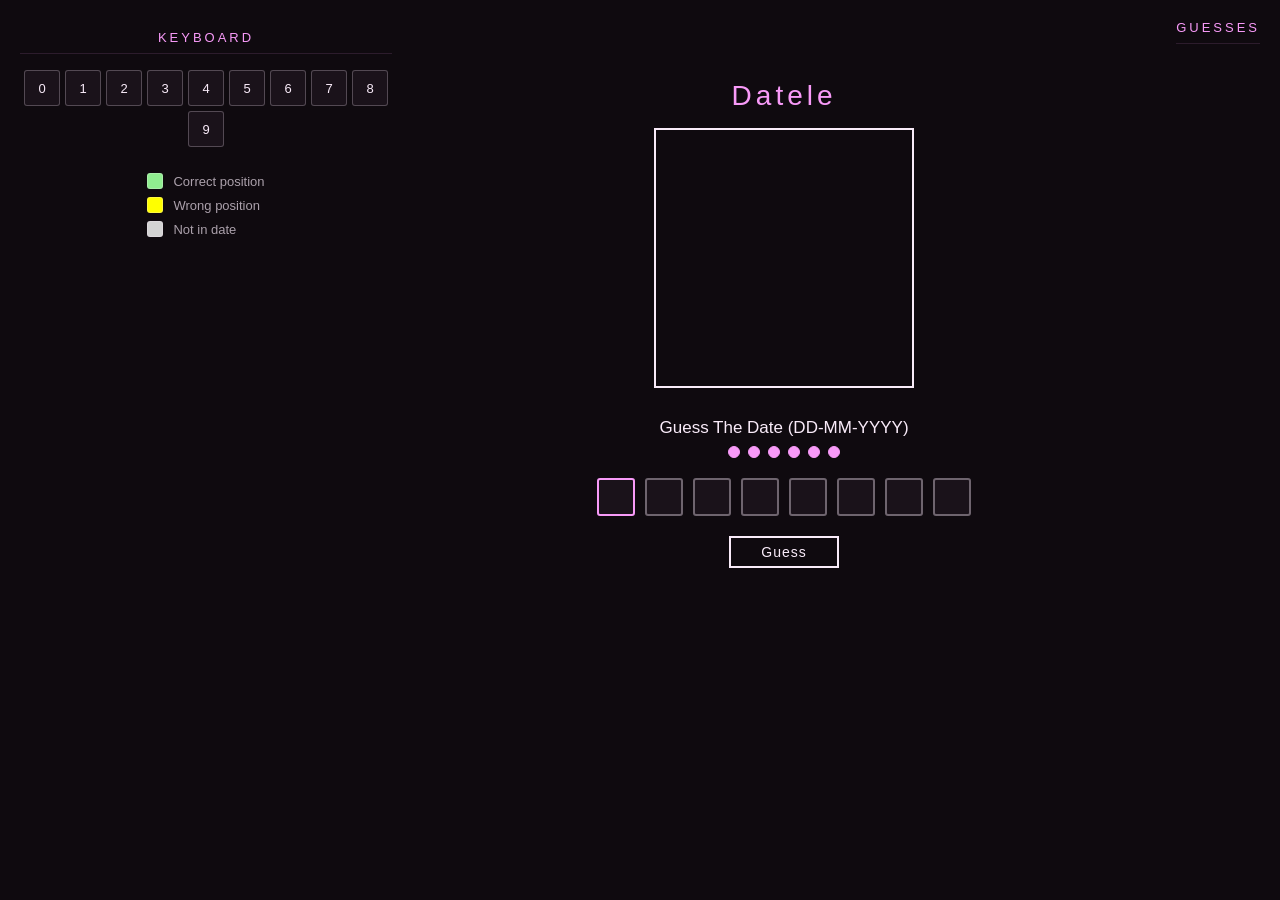
==== Datle/index.html @ 71008793 "update on passwordgame functions and conditions" ====
<!DOCTYPE html>
<html lang="en">
<head>
    <meta charset="UTF-8">
    <meta name="viewport" content="width=device-width, initial-scale=1.0">
    <title>Datele</title>
    <link rel="stylesheet" href="style.css">
</head>
<body>
<div id="main">

<!-- KEYBOARD -->
<div id="keyboard">
    <div class="sideTitle">KEYBOARD</div>
    <div class="keyRow">
        <button class="key" id="0" disabled>0</button>
        <button class="key" id="1" disabled>1</button>
        <button class="key" id="2" disabled>2</button>
        <button class="key" id="3" disabled>3</button>
        <button class="key" id="4" disabled>4</button>
        <button class="key" id="5" disabled>5</button>
        <button class="key" id="6" disabled>6</button>
        <button class="key" id="7" disabled>7</button>
        <button class="key" id="8" disabled>8</button>
        <button class="key" id="9" disabled>9</button>
    </div>

    <div class="keyLegend">
        <div class="legendItem"><span class="legendDot" style="background:#90EE90;"></span> Correct position</div>
        <div class="legendItem"><span class="legendDot" style="background:#FFFF00;"></span> Wrong position</div>
        <div class="legendItem"><span class="legendDot" style="background:#D3D3D3;"></span> Not in date</div>
    </div>
</div>

<!-- GAME -->
<div id="game">
    <div class="box">
        <span id="title">Datele</span>
        <div id="box1"></div>

        <div id="guessbox">
            <span id="info">Guess The Date (DD-MM-YYYY)</span>
            <div id="attemptsLeft"></div>

            <div id="inputContainer">
                <!-- DD -->
                <input type="text" class="colorInput" maxlength="1">
                <input type="text" class="colorInput" maxlength="1">

                <!-- MM -->
                <input type="text" class="colorInput" maxlength="1">
                <input type="text" class="colorInput" maxlength="1">

                <!-- YYYY -->
                <input type="text" class="colorInput" maxlength="1">
                <input type="text" class="colorInput" maxlength="1">
                <input type="text" class="colorInput" maxlength="1">
                <input type="text" class="colorInput" maxlength="1">
            </div>

            <input type="button" value="Guess" id="submit">
            <input type="button" value="Play Again" id="NewGame" style="display:none;">
        </div>
    </div>
</div>

<!-- HISTORY -->
<div id="guessed">
    <div class="sideTitle">GUESSES</div>
    <div id="guessHistory"></div>
</div>

</div>

<script>
const MAX_ATTEMPTS = 6;

let targetDate = '';
let attempts = 0;
let showInputColors = false;

const inputs = document.querySelectorAll('.colorInput');

// ✅ Generate valid date
function generateRandomDate() {
    const start = new Date(2000, 0, 1);
    const end = new Date(2030, 11, 31);

    const randomDate = new Date(start.getTime() + Math.random() * (end.getTime() - start.getTime()));

    const dd = String(randomDate.getDate()).padStart(2, '0');
    const mm = String(randomDate.getMonth() + 1).padStart(2, '0');
    const yyyy = randomDate.getFullYear();

    return dd + mm + yyyy;
}

function updateAttemptsDisplay() {
    const dots = document.getElementById('attemptsLeft');
    dots.innerHTML = '';
    for (let i = 0; i < MAX_ATTEMPTS; i++) {
        const dot = document.createElement('span');
        dot.className = 'attemptDot' + (i < attempts ? ' attemptDotUsed' : '');
        dots.appendChild(dot);
    }
}

function startGame() {
    targetDate = generateRandomDate();
    attempts = 0;
    showInputColors = false;

    document.getElementById('info').textContent = 'Guess The Date (DD-MM-YYYY)';
    document.getElementById('guessHistory').innerHTML = '';

    inputs.forEach(input => {
        input.value = '';
        input.style.backgroundColor = '';
        input.disabled = false;
    });

    document.getElementById('submit').style.display = 'block';
    document.getElementById('NewGame').style.display = 'none';

    updateAttemptsDisplay();
    inputs[0].focus();
}

function updateInputColors() {
    if (!showInputColors) return;

    inputs.forEach((input, i) => {
        const char = input.value;

        if (!char) {
            input.style.backgroundColor = '';
        } else if (char === targetDate[i]) {
            input.style.backgroundColor = '#90EE90';
        } else if (targetDate.includes(char)) {
            input.style.backgroundColor = '#FFFF00';
        } else {
            input.style.backgroundColor = '#D3D3D3';
        }
    });
}

inputs.forEach((input, index) => {
    input.addEventListener('input', (e) => {
        const val = e.target.value.replace(/[^0-9]/g, '');
        e.target.value = val;

        if (val && index < inputs.length - 1) {
            inputs[index + 1].focus();
        }

        updateInputColors();
    });

    input.addEventListener('keydown', (e) => {
        if (e.key === 'Backspace' && !input.value && index > 0) {
            inputs[index - 1].focus();
        } else if (e.key === 'Enter') {
            document.getElementById('submit').click();
        }
    });
});

function isValidDate(str) {
    const dd = parseInt(str.substring(0,2));
    const mm = parseInt(str.substring(2,4));
    const yyyy = parseInt(str.substring(4,8));

    const d = new Date(yyyy, mm - 1, dd);

    return d.getFullYear() === yyyy &&
           d.getMonth() === mm - 1 &&
           d.getDate() === dd;
}

function addGuessToHistory(user) {
    const history = document.getElementById('guessHistory');
    const entry = document.createElement('div');

    for (let i = 0; i < 8; i++) {
        const span = document.createElement('span');
        span.className = 'historyChar';
        span.textContent = user[i];

        if (user[i] === targetDate[i]) {
            span.style.backgroundColor = '#90EE90';
        } else if (targetDate.includes(user[i])) {
            span.style.backgroundColor = '#FFFF00';
        } else {
            span.style.backgroundColor = '#444';
            span.style.color = '#aaa';
        }

        entry.appendChild(span);
    }

    history.prepend(entry);
}

function endGame(won) {
    document.getElementById('submit').style.display = 'none';
    document.getElementById('NewGame').style.display = 'block';
    inputs.forEach(i => i.disabled = true);

    if (!won) {
        const formatted = `${targetDate.slice(0,2)}-${targetDate.slice(2,4)}-${targetDate.slice(4)}`;
        document.getElementById('info').textContent = `The date was ${formatted}`;
    }
}

document.getElementById('submit').addEventListener('click', () => {

    let guess = Array.from(inputs).map(i => i.value).join('');

    if (guess.length < 8) {
        document.getElementById('info').textContent = 'Fill all fields!';
        return;
    }

    if (!isValidDate(guess)) {
        document.getElementById('info').textContent = 'Invalid date!';
        return;
    }

    showInputColors = true;
    updateInputColors();

    attempts++;
    updateAttemptsDisplay();

    if (guess === targetDate) {
        document.getElementById('info').textContent = `Correct in ${attempts}!`;
        addGuessToHistory(guess);
        endGame(true);
    } else if (attempts >= MAX_ATTEMPTS) {
        addGuessToHistory(guess);
        endGame(false);
    } else {
        document.getElementById('info').textContent = `${MAX_ATTEMPTS - attempts} attempts left`;
        addGuessToHistory(guess);

        inputs.forEach(i => {
            i.value = '';
            i.style.backgroundColor = '';
        });

        showInputColors = false;
        inputs[0].focus();
    }
});

document.getElementById('NewGame').addEventListener('click', startGame);

startGame();
</script>

</body>
</html>
---- Datle/style.css ----
*, *::before, *::after {
    box-sizing: border-box;
}

body {
    background-color: #0f0a0f;
    color: #f9ebf9;
    min-height: 100vh;
    margin: 0;
    font-family: Arial, sans-serif;
    overflow-x: hidden;
    display: flex;
    flex-direction: column;
}

#main {
    flex: 1;
    display: flex;
    flex-direction: row;
    align-items: flex-start;
    justify-content: space-between;
    width: 100%;
    padding: 20px;
    gap: 20px;
}

/* KEYBOARD */

#keyboard {
    width: 30%;
    display: flex;
    flex-direction: column;
    align-items: center;
    justify-content: center;
    padding-top: 10px;
    gap: 6px;
}

.sideTitle {
    font-size: 13px;
    letter-spacing: 3px;
    color: #f89af8;
    margin-bottom: 10px;
    text-align: center;
    border-bottom: 1px solid #f89af820;
    width: 100%;
    padding-bottom: 8px;
}

.keyRow {
    display: flex;
    flex-wrap: wrap;
    justify-content: center;
    gap: 5px;
    width: 100%;
}

.key, .historykey {
    width: 36px;
    height: 36px;
    background-color: #1a121a;
    border: 1px solid #f9ebf940;
    color: #f9ebf9;
    font-size: 13px;
    font-family: Arial, sans-serif;
    cursor: default;
    transition: background-color 0.2s ease, color 0.2s ease;
    border-radius: 3px;
}

.historykey {
    width: 38px;
    height: 38px;
}

.historyguess{
    gap: 10px
}

/* KEYBOARD LEGEND */
.keyLegend {
    margin-top: 20px;
    display: flex;
    flex-direction: column;
    gap: 8px;
    width: auto;
    padding: 0;
    align-items: flex-start;
}

.legendItem {
    display: flex;
    align-items: center;
    gap: 10px;
    font-size: 13px;
    color: #f9ebf9aa;
}

.legendDot {
    display: inline-block;
    width: 16px;
    height: 16px;
    border-radius: 3px;
    border: 1px solid #f9ebf940;
    flex-shrink: 0;
}

/* GAME */

#game {
    width: 40%;
    display: flex;
    flex-direction: column;
    align-items: center;
    justify-content: flex-start;
    padding-top: 10px;
    position: relative;
}

/* LANGUAGE/DIFFICULTY */
#languagebox, #difficultybox {
    position: absolute;
    top: 10px;
    width: auto;
    height: auto;
    gap: 6px;
    display: flex;
    flex-direction: column;
    background-color: #0f0a0f;
    z-index: 10;
}

#languagebox {
    right: 0;
}

.hidden {
    display: none !important;
}

.language {
    width: 80px;
    height: 28px;
    background-color: #0f0a0f;
    border: 1px solid #f9ebf9;
    color: #f9ebf9;
    font-size: 13px;
    cursor: pointer;
    transition: 0.15s ease;
    letter-spacing: 1px;
}

.language:hover {
    background-color: #f9ebf9;
    color: #0f0a0f;
}

.language:active {
    background-color: #f89af8;
    color: #0f0a0f;
}

.box {
    width: 100%;
    display: flex;
    flex-direction: column;
    align-items: center;
    padding-top: 50px;
}

#title {
    text-align: center;
    margin-bottom: 16px;
    font-size: 28px;
    letter-spacing: 4px;
    color: #f89af8;
}

#box1 {
    width: 260px;
    height: 260px;
    border: 2px solid #f9ebf9;
    margin-bottom: 20px;
    flex-shrink: 0;
}

#guessbox {
    margin-top: 10px;
    display: flex;
    flex-direction: column;
    align-items: center;
    width: 100%;
}

#info,
#lastGuessInfo,
#lastGuessText {
    font-size: 17px;
    margin-bottom: 8px;
    text-align: center;
}

/* ATTEMPTS DOTS */
#attemptsLeft {
    display: flex;
    gap: 8px;
    margin-bottom: 10px;
}

.attemptDot {
    width: 12px;
    height: 12px;
    border-radius: 50%;
    background-color: #f89af8;
    border: 1px solid #f89af8;
    transition: background-color 0.2s ease;
}

.attemptDotUsed {
    background-color: transparent;
    border-color: #f9ebf940;
}

#inputContainer {
    display: flex;
    gap: 10px;
    margin: 10px 0;
}

.colorInput {
    width: 38px;
    height: 38px;
    background-color: #1a121a;
    border: 2px solid #f9ebf960;
    transition: border-color 0.15s ease, background-color 0.15s ease;
    color: #f9ebf9;
    text-align: center;
    font-size: 16px;
    font-family: 'Courier New', monospace;
    text-transform: uppercase;
    border-radius: 3px;
    outline: none;
}

.colorInput:focus {
    border-color: #f89af8;
}

.r{
    border-color: #ff0000;
}

.g{
    border-color: #adff2f;
}

.b{
    border-color: #0066ff;
}

#submit,
#NewGame {
    margin-top: 10px;
    width: 110px;
    height: 32px;
    background-color: #0f0a0f;
    border: 2px solid #f9ebf9;
    color: #f9ebf9;
    font-size: 14px;
    cursor: pointer;
    transition: 0.15s ease;
    letter-spacing: 1px;
}

#NewGame {
    width: auto;
}

#submit:hover,
#NewGame:hover {
    background-color: #f9ebf9;
    color: #0f0a0f;
}

#submit:active,
#NewGame:active {
    background-color: #f89af8;
    color: #0f0a0f;
}

/* GUESS HISTORY */

#right {
    width: 30%;
    display: flex;
    flex-direction: column;
    align-items: center;
    padding-top: 10px;
    gap: 0;
}

#guessHistory {
    display: flex;
    flex-direction: column;
    gap: 8px;
    width: 100%;
    padding: 0 8px;
    max-height: calc(100vh - 80px);
    overflow-y: auto;
}

/* FOOTER */
footer{
    text-align: center;
    padding: 10px;
    font-size: 12px;
    color: #f89af850;
    letter-spacing: 2px;
}

/* SCROLLBAR */
#guessHistory::-webkit-scrollbar {
    width: 4px;
}
#guessHistory::-webkit-scrollbar-track {
    background: #1a121a;
}
#guessHistory::-webkit-scrollbar-thumb {
    background: #f89af8;
    border-radius: 2px;
}

/* RESPONSIVE */

@media (max-width: 900px) {
    #main {
        flex-direction: column;
        align-items: center;
        padding: 15px;
    }

    #keyboard, #game, #guessed {
        width: 100%;
        max-width: 500px;
    }

    .keyRow {
        justify-content: center;
    }

    #guessHistory {
        max-height: 300px;
    }

    #languagebox, #difficultybox {
        position: static;
        flex-direction: row;
        flex-wrap: wrap;
        justify-content: center;
        margin-bottom: 10px;
    }

    .box {
        padding-top: 10px;
    }
}
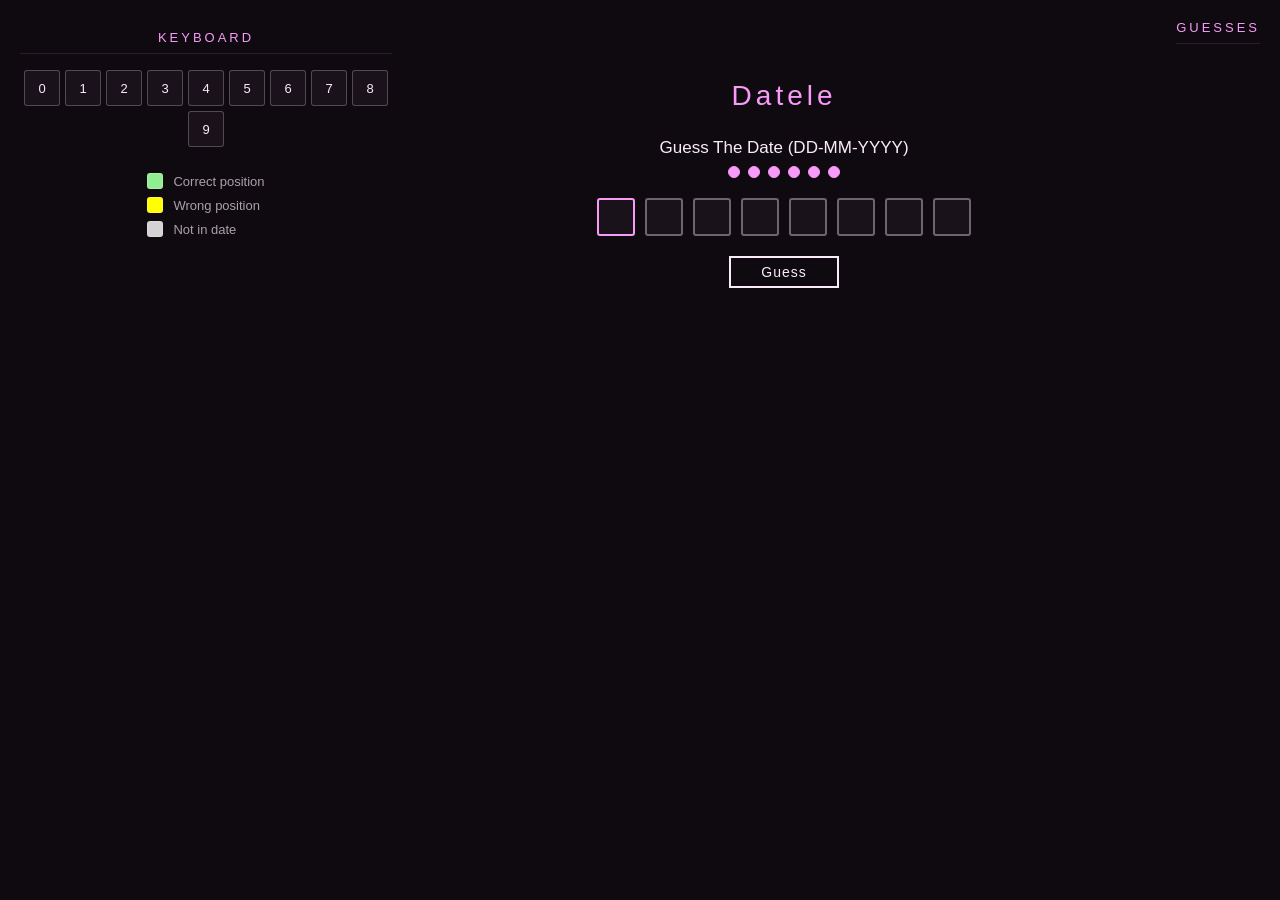
==== commit 04100c8d: "little update" ====
--- a/Datle/index.html
+++ b/Datle/index.html
@@ -36,7 +36,6 @@
 <div id="game">
     <div class="box">
         <span id="title">Datele</span>
-        <div id="box1"></div>
 
         <div id="guessbox">
             <span id="info">Guess The Date (DD-MM-YYYY)</span>
@@ -81,7 +80,7 @@
 
 const inputs = document.querySelectorAll('.colorInput');
 
-// ✅ Generate valid date
+// Generate valid date
 function generateRandomDate() {
     const start = new Date(2000, 0, 1);
     const end = new Date(2030, 11, 31);
